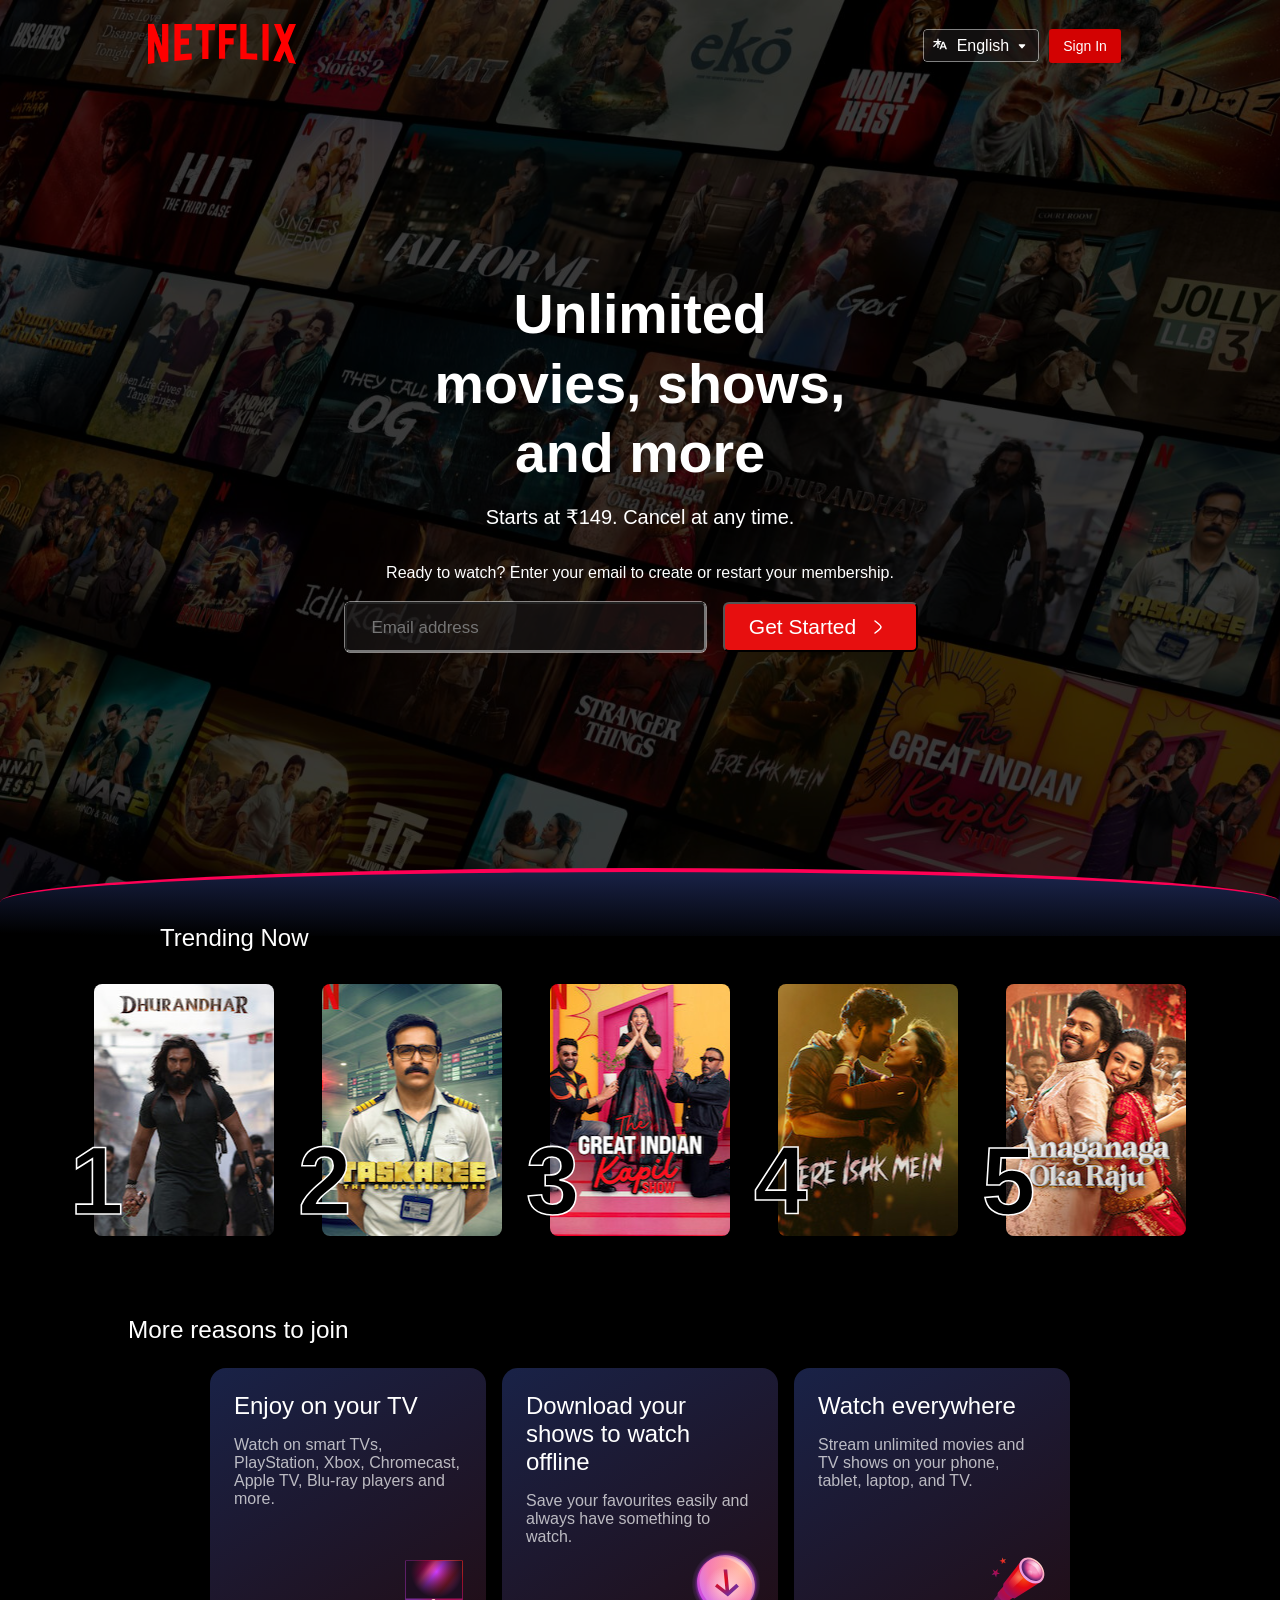
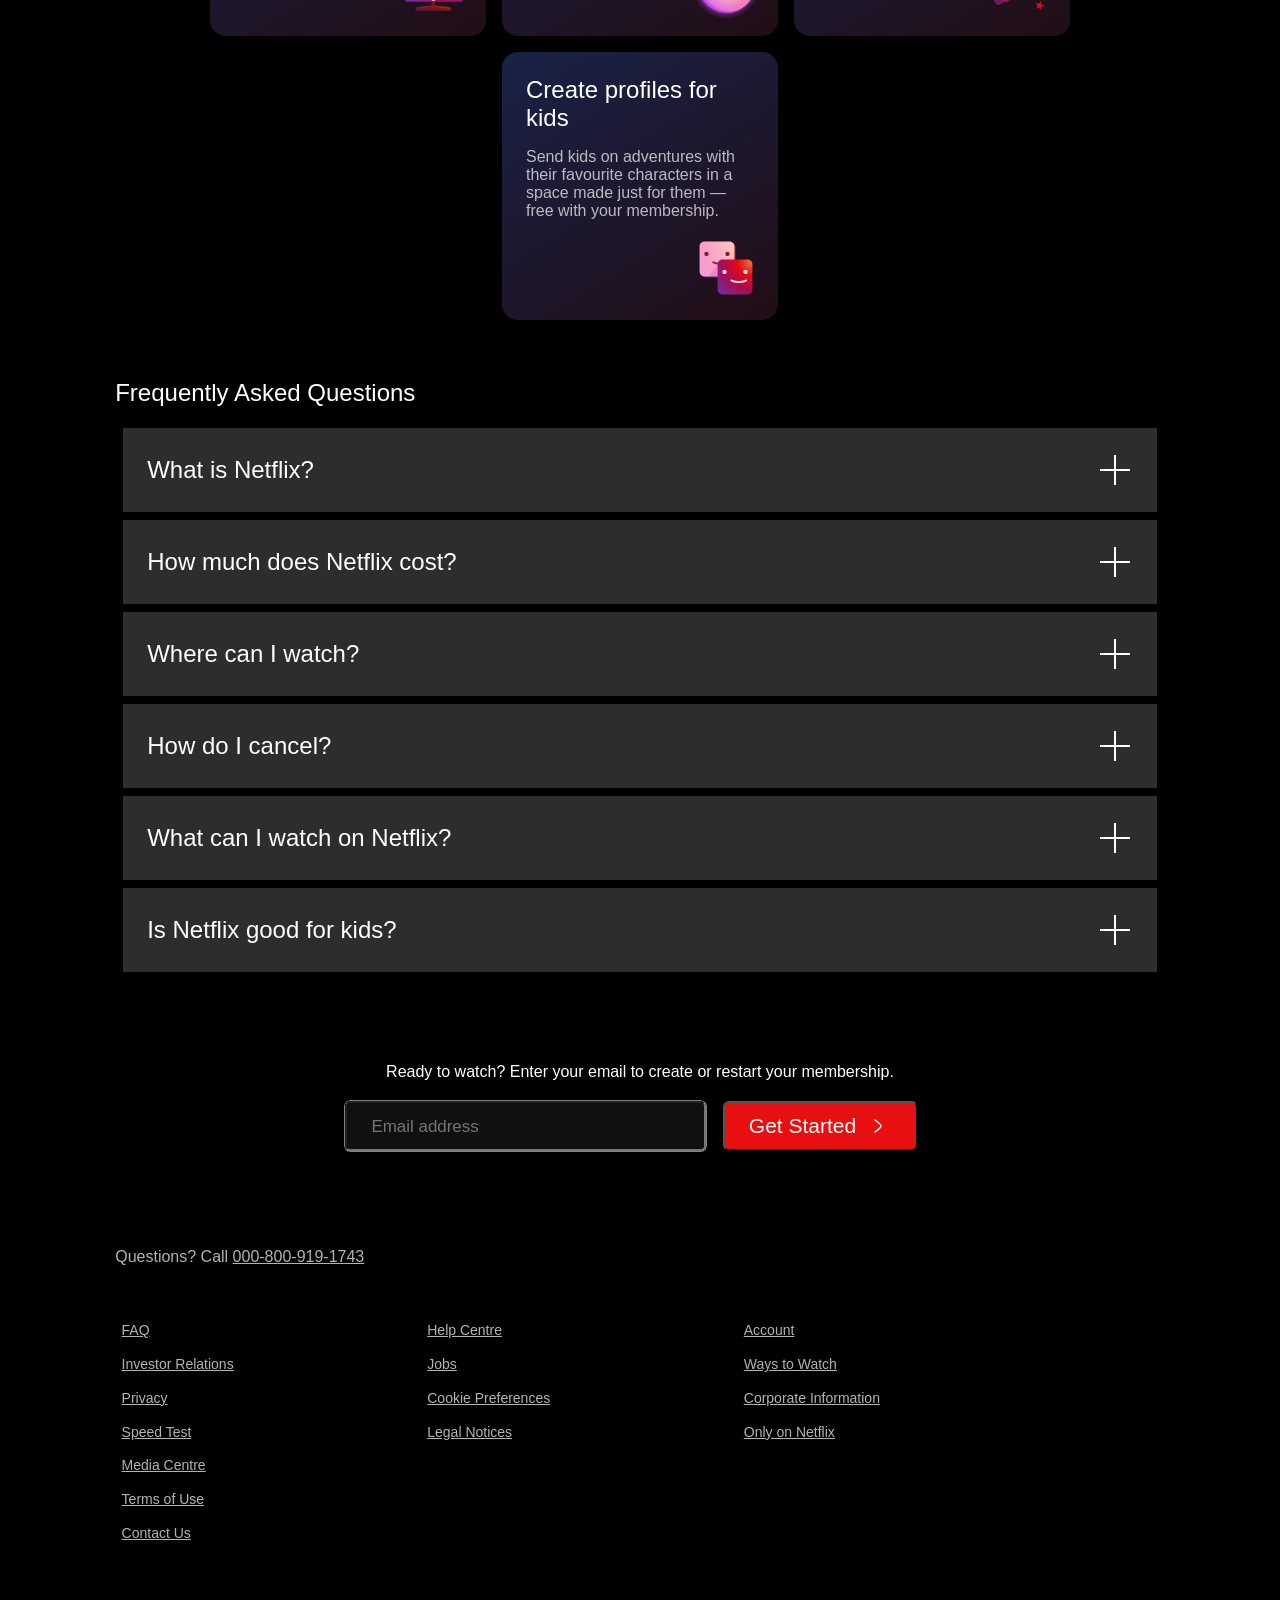
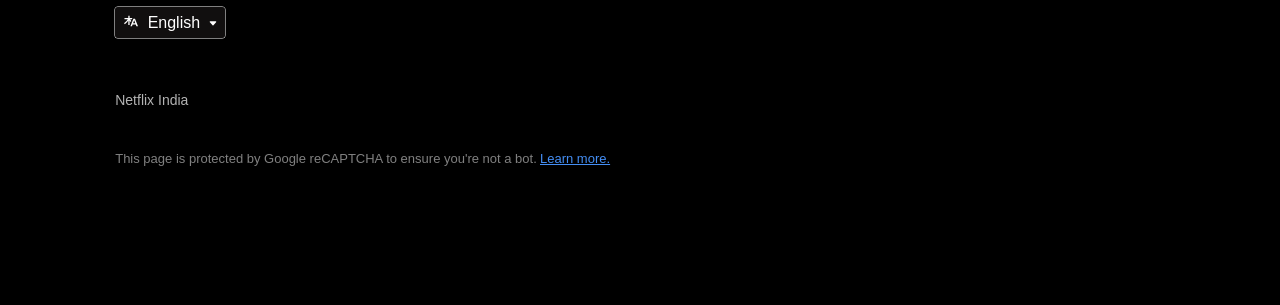
==== video_53/index.html @ 9f9fa318 "Netflix-2026 clone" ====
<!DOCTYPE html>
<html lang="en">

<head>
    <meta charset="UTF-8">
    <meta name="viewport" content="width=device-width, initial-scale=1.0">
    <title>Netflix India – Watch Shows Online, Watch Movies Online</title>
    <link rel="stylesheet" href="style.css">
    <link rel="icon" type="image/x-icon" href="assets/favicon.ico">
</head>

<body>
    <div class="main">
        <div class="box"></div>
        <header>
            <nav>
                <div class="navbar">
                    <span><img src="assets/logo.svg" width="100px"></span>
                    <div class="btn">
                        <a class="btn-transparent" href="#"><svg class="svg1" viewBox="0 0 16 16" width="20" height="20"
                                data-icon="LanguagesSmall" data-icon-id=":R135daqjalalalb96:" aria-hidden="true"
                                xmlns="http://www.w3.org/2000/svg" fill="none" role="img">
                                <path fill="currentColor" fill-rule="evenodd"
                                    d="M10.77 5.33 10.5 6 9.34 8.94l-.57 1.44L7.33 14h1.78l.73-1.97h3.58l.74 1.97H16l-3.43-8.67zm-.15 4.6-.24.63h2.51l-1.26-3.35zm-1.1-5.09.1-.19h-3.2V2h-1.5v2.65H.55V6h3.77A11 11 0 0 1 0 10.43c.33.28.81.8 1.05 1.16 1.5-.91 2.85-2.36 3.88-4.02v5.1h1.49V7.52q.6.95 1.33 1.8l.57-1.43a12 12 0 0 1-1.34-1.9h2.09z"
                                    clip-rule="evenodd"></path>
                            </svg> English <svg class="svg2" xmlns="http://www.w3.org/2000/svg" width="16" height="16"
                                fill="currentColor" class="bi bi-caret-down-fill" viewBox="0 0 16 16">
                                <path
                                    d="M7.247 11.14 2.451 5.658C1.885 5.013 2.345 4 3.204 4h9.592a1 1 0 0 1 .753 1.659l-4.796 5.48a1 1 0 0 1-1.506 0z" />
                            </svg>
                        </a>
                        <a class="btn-red" href="#">Sign In</a>
                    </div>
                </div>
            </nav>
        </header>
        <main>
            <div class="hero">
                <div class="content">
                    <div>
                        <h1>
                            Unlimited movies, shows, and more
                        </h1>
                    </div>
                    <div>
                        <p>
                            Starts at ₹149. Cancel at any time.
                        </p>
                    </div>
                </div>
                <form action="#">
                    <div class="form-container">
                        <div class="form-heading">
                            <h3>
                                Ready to watch? Enter your email to create or restart your membership.
                            </h3>
                        </div>
                        <div>
                            <div class="form-content">
                                <input id="inp" type="email" placeholder="Email address">
                                <button class="btnhero"> Get Started <svg xmlns="http://www.w3.org/2000/svg"
                                        viewBox="0 0 24 24" width="24" height="24" color="currentColor" fill="none"
                                        stroke="currentColor" stroke-width="1.5" stroke-linecap="round"
                                        stroke-linejoin="round">
                                        <path d="M9.00005 6C9.00005 6 15 10.4189 15 12C15 13.5812 9 18 9 18" />
                                    </svg></button>
                            </div>
                        </div>
                    </div>
                </form>
            </div>
        </main>

    </div>
    <div class="curve">
        <h3></h3>
        <h2 class="curve-bottom">Trending Now</h2>
    </div>
    <div class="cards">
        <div class="card card1">
            <h1>1</h1>
        </div>
        <div class="card card2">
            <h1>2</h1>
        </div>
        <div class="card card3">
            <h1>3</h1>
        </div>
        <div class="card card4">
            <h1>4</h1>
        </div>
        <div class="card card5">
            <h1>5</h1>
        </div>
    </div>
    <div class="info-card-header">
        <h3>More reasons to join</h3>
    </div>
    <div class="info-cards">
        <div class="flex">
            <div class="info-card info-card1">
                <h3>
                    Enjoy on your TV

                </h3>
                <p>
                    Watch on smart TVs, PlayStation, Xbox, Chromecast, Apple TV, Blu-ray players and more.

                </p>
                <svg width="72" height="72" viewBox="0 0 72 72" fill="none">
                    <g id="television-core-small">
                        <path id="Vector" fill-rule="evenodd" clip-rule="evenodd"
                            d="M37.2 53.3992C37.2 52.7365 36.6628 52.1992 36 52.1992H34.8C34.1373 52.1992 33.6 52.7365 33.6 53.3992V56.2636C33.6 56.9129 33.0834 57.4433 32.4347 57.4739C30.3013 57.5744 28.1719 57.7834 26.0546 58.1011L19.444 59.0926C18.2692 59.2688 17.4 60.2782 17.4 61.4662V62.0992C17.4 62.4304 17.6686 62.6992 18 62.6992H52.8C53.1314 62.6992 53.4 62.4304 53.4 62.0992V61.4662C53.4 60.2782 52.5309 59.2688 51.3561 59.0926L44.7454 58.1011C42.6282 57.7834 40.4987 57.5744 38.3653 57.4739C37.7167 57.4433 37.2 56.9129 37.2 56.2636V53.3992Z"
                            fill="url(#paint0_radial_5179_1308)"></path>
                        <path id="Vector_2"
                            d="M18.6 60.7388C18.6 60.2306 18.9587 59.796 19.4602 59.711C22.0196 59.2775 29.7585 58.0508 35.4 58.0508C41.0415 58.0508 48.7804 59.2775 51.3398 59.711C51.8412 59.796 52.2 60.2306 52.2 60.7388C52.2 60.902 52.0575 61.0268 51.8967 61.0004C50.1219 60.707 40.9704 59.2409 35.4 59.2409C29.8295 59.2409 20.678 60.707 18.9033 61.0004C18.7425 61.0268 18.6 60.902 18.6 60.7388Z"
                            fill="url(#paint1_radial_5179_1308)"></path>
                        <path id="Vector_3"
                            d="M63 12H8.99995C8.00584 12 7.19995 12.8059 7.19995 13.8V51.6C7.19995 52.5941 8.00584 53.4 8.99995 53.4H63C63.9941 53.4 64.8 52.5941 64.8 51.6V13.8C64.8 12.8059 63.9941 12 63 12Z"
                            fill="url(#paint2_linear_5179_1308)"></path>
                        <path id="Vector_4"
                            d="M63 12H8.99995C8.00584 12 7.19995 12.8059 7.19995 13.8V51.6C7.19995 52.5941 8.00584 53.4 8.99995 53.4H63C63.9941 53.4 64.8 52.5941 64.8 51.6V13.8C64.8 12.8059 63.9941 12 63 12Z"
                            fill="url(#paint3_radial_5179_1308)"></path>
                        <path id="Vector_5" fill-rule="evenodd" clip-rule="evenodd"
                            d="M8.99995 12.6H63C63.663 12.6 64.2 13.1372 64.2 13.8V50.4H7.79995V13.8C7.79995 13.1372 8.33719 12.6 8.99995 12.6ZM7.19995 50.4V13.8C7.19995 12.8059 8.00581 12 8.99995 12H63C63.9942 12 64.8 12.8059 64.8 13.8V50.4V51.6C64.8 52.5941 63.9942 53.4 63 53.4H8.99995C8.00581 53.4 7.19995 52.5941 7.19995 51.6V50.4Z"
                            fill="url(#paint4_radial_5179_1308)"></path>
                        <path id="Vector_6"
                            d="M35.4 52.8C36.3941 52.8 37.2 52.3971 37.2 51.9C37.2 51.4029 36.3941 51 35.4 51C34.4059 51 33.6 51.4029 33.6 51.9C33.6 52.3971 34.4059 52.8 35.4 52.8Z"
                            fill="url(#paint5_radial_5179_1308)"></path>
                    </g>
                    <defs>
                        <radialGradient id="paint0_radial_5179_1308" cx="0" cy="0" r="1" gradientUnits="userSpaceOnUse"
                            gradientTransform="translate(50.3269 49.3723) rotate(118.526) scale(55.1579 46.2871)">
                            <stop stop-color="#802600"></stop>
                            <stop offset="0.333333" stop-color="#6F181D"></stop>
                            <stop offset="0.666667" stop-color="#5B1333"></stop>
                            <stop offset="1" stop-color="#391945"></stop>
                        </radialGradient>
                        <radialGradient id="paint1_radial_5179_1308" cx="0" cy="0" r="1" gradientUnits="userSpaceOnUse"
                            gradientTransform="translate(48.1077 53.6128) rotate(158.116) scale(32.7275 42.219)">
                            <stop stop-color="#99421D"></stop>
                            <stop offset="0.333333" stop-color="#99161D"></stop>
                            <stop offset="0.666667" stop-color="#7D1845"></stop>
                            <stop offset="1" stop-color="#59216E"></stop>
                        </radialGradient>
                        <linearGradient id="paint2_linear_5179_1308" x1="10.4727" y1="14.9572" x2="56.1755" y2="51.4814"
                            gradientUnits="userSpaceOnUse">
                            <stop stop-color="#99161D"></stop>
                            <stop offset="0.245283" stop-color="#CA005B"></stop>
                            <stop offset="0.346698" stop-color="#FF479A"></stop>
                            <stop offset="0.46934" stop-color="#CC3CFF"></stop>
                            <stop offset="0.735849" stop-color="#BC1A22"></stop>
                            <stop offset="1" stop-color="#C94FF5"></stop>
                        </linearGradient>
                        <radialGradient id="paint3_radial_5179_1308" cx="0" cy="0" r="1" gradientUnits="userSpaceOnUse"
                            gradientTransform="translate(38.6181 23.8286) rotate(90) scale(25.9571 25.8545)">
                            <stop stop-color="#1C0E20" stop-opacity="0"></stop>
                            <stop offset="1" stop-color="#1C0E20"></stop>
                        </radialGradient>
                        <radialGradient id="paint4_radial_5179_1308" cx="0" cy="0" r="1" gradientUnits="userSpaceOnUse"
                            gradientTransform="translate(54 20.1938) rotate(144.293) scale(47.2897 44.8232)">
                            <stop stop-color="#EF7744"></stop>
                            <stop offset="0.333333" stop-color="#E50914"></stop>
                            <stop offset="0.666667" stop-color="#A70D53"></stop>
                            <stop offset="1" stop-color="#792A95"></stop>
                        </radialGradient>
                        <radialGradient id="paint5_radial_5179_1308" cx="0" cy="0" r="1" gradientUnits="userSpaceOnUse"
                            gradientTransform="translate(36.525 51.3562) rotate(135) scale(4.58735)">
                            <stop stop-color="#FFDCCC"></stop>
                            <stop offset="0.333333" stop-color="#FFBDC0"></stop>
                            <stop offset="0.666667" stop-color="#F89DC6"></stop>
                            <stop offset="1" stop-color="#E4A1FA"></stop>
                        </radialGradient>
                    </defs>
                </svg>
            </div>

            <div class="info-card info-card1">
                <h3>
                    Download your shows to watch offline
                </h3>
                <p>
                    Save your favourites easily and always have something to watch.
                </p>
                <svg width="72" height="72" viewBox="0 0 72 72" fill="none">
                    <g id="download-core-small">
                        <path id="Vector"
                            d="M36 70.2008C54.8882 70.2008 70.2001 54.8889 70.2001 36.0008C70.2001 17.1126 54.8882 1.80078 36 1.80078C17.1119 1.80078 1.80005 17.1126 1.80005 36.0008C1.80005 54.8889 17.1119 70.2008 36 70.2008Z"
                            fill="url(#paint0_radial_5179_7940)"></path>
                        <path id="Vector_2" opacity="0.4"
                            d="M64.7658 36.195C65.5206 51.5916 53.7908 63.5824 38.5668 62.977C23.3428 62.3722 10.3893 49.4 9.63446 34.0034C8.87954 18.6068 20.6091 6.61594 35.8331 7.22116C51.0571 7.82638 64.0104 20.7984 64.7658 36.195Z"
                            fill="url(#paint1_radial_5179_7940)"></path>
                        <path id="Vector_3"
                            d="M62.3657 37.9958C63.1205 53.3924 51.3908 65.3832 36.1668 64.7778C20.9428 64.173 7.9893 51.2008 7.23444 35.8041C6.47952 20.4075 18.2091 8.41672 33.4331 9.02194C48.6571 9.62716 61.6103 22.5992 62.3657 37.9958Z"
                            fill="url(#paint2_radial_5179_7940)"></path>
                        <path id="Vector_4" opacity="0.5"
                            d="M64.7658 36.195C65.5206 51.5916 53.7908 63.5824 38.5668 62.977C23.3428 62.3722 10.3893 49.4 9.63446 34.0034C8.87954 18.6068 20.6091 6.61594 35.8331 7.22116C51.0571 7.82638 64.0104 20.7984 64.7658 36.195Z"
                            fill="url(#paint3_radial_5179_7940)"></path>
                        <path id="Vector_5" opacity="0.6"
                            d="M36.9 60.6C48.6636 60.6 58.2 51.0637 58.2 39.3C58.2 27.5363 48.6636 18 36.9 18C25.1363 18 15.6 27.5363 15.6 39.3C15.6 51.0637 25.1363 60.6 36.9 60.6Z"
                            fill="url(#paint4_radial_5179_7940)"></path>
                        <path id="Vector_6" fill-rule="evenodd" clip-rule="evenodd"
                            d="M39.0849 42.2727L46.3387 35.76L48.8945 38.5142L38.9118 47.477L37.8466 48.4333L36.6071 47.477L24.9899 38.5142L27.0434 35.76L35.4849 42.2727L33.6 21.6016H37.2L39.0849 42.2727Z"
                            fill="url(#paint5_radial_5179_7940)"></path>
                        <path id="Vector_7" opacity="0.4" fill-rule="evenodd" clip-rule="evenodd"
                            d="M61.6566 34.9618C61.7832 35.3893 62.391 35.3233 62.3694 34.878C61.6962 21.1369 50.1509 9.55975 36.5817 9.01957C34.4606 8.93515 32.4155 9.12541 30.4772 9.55909C30.0745 9.64915 30.1575 10.2082 30.5697 10.2246C45.0094 10.7979 57.6246 21.2971 61.6566 34.9618Z"
                            fill="url(#paint6_radial_5179_7940)"></path>
                    </g>
                    <defs>
                        <radialGradient id="paint0_radial_5179_7940" cx="0" cy="0" r="1" gradientUnits="userSpaceOnUse"
                            gradientTransform="translate(36.0001 36.1837) rotate(-90) scale(34.3829)">
                            <stop offset="0.782019" stop-color="#982DBE"></stop>
                            <stop offset="0.906819" stop-color="#B038DC" stop-opacity="0.2"></stop>
                            <stop offset="1" stop-color="#E4A1FA" stop-opacity="0"></stop>
                        </radialGradient>
                        <radialGradient id="paint1_radial_5179_7940" cx="0" cy="0" r="1" gradientUnits="userSpaceOnUse"
                            gradientTransform="translate(52.9937 20.0992) rotate(135) scale(49.9836)">
                            <stop stop-color="#FFDCCC"></stop>
                            <stop offset="0.333333" stop-color="#FFBDC0"></stop>
                            <stop offset="0.666667" stop-color="#F89DC6"></stop>
                            <stop offset="1" stop-color="#E4A1FA"></stop>
                        </radialGradient>
                        <radialGradient id="paint2_radial_5179_7940" cx="0" cy="0" r="1" gradientUnits="userSpaceOnUse"
                            gradientTransform="translate(52.7999 19.6937) rotate(135) scale(53.1037)">
                            <stop stop-color="#FFA984"></stop>
                            <stop offset="0.333333" stop-color="#FF787F"></stop>
                            <stop offset="0.666667" stop-color="#F45FA2"></stop>
                            <stop offset="1" stop-color="#C44AF1"></stop>
                        </radialGradient>
                        <radialGradient id="paint3_radial_5179_7940" cx="0" cy="0" r="1" gradientUnits="userSpaceOnUse"
                            gradientTransform="translate(52.9937 20.0992) rotate(135) scale(49.9836)">
                            <stop stop-color="#FFDCCC"></stop>
                            <stop offset="0.333333" stop-color="#FFBDC0"></stop>
                            <stop offset="0.666667" stop-color="#F89DC6"></stop>
                            <stop offset="1" stop-color="#E4A1FA"></stop>
                        </radialGradient>
                        <radialGradient id="paint4_radial_5179_7940" cx="0" cy="0" r="1" gradientUnits="userSpaceOnUse"
                            gradientTransform="translate(36.9 39.3) scale(21.3)">
                            <stop stop-color="white"></stop>
                            <stop offset="1" stop-color="white" stop-opacity="0"></stop>
                        </radialGradient>
                        <radialGradient id="paint5_radial_5179_7940" cx="0" cy="0" r="1" gradientUnits="userSpaceOnUse"
                            gradientTransform="translate(31.2 32.1016) rotate(39.5226) scale(15.5567)">
                            <stop stop-color="#EF7744"></stop>
                            <stop offset="0.2406" stop-color="#E50914"></stop>
                            <stop offset="1" stop-color="#792A95"></stop>
                        </radialGradient>
                        <radialGradient id="paint6_radial_5179_7940" cx="0" cy="0" r="1" gradientUnits="userSpaceOnUse"
                            gradientTransform="translate(50.7 21.3) rotate(-180) scale(30)">
                            <stop stop-color="white"></stop>
                            <stop offset="1" stop-color="white" stop-opacity="0"></stop>
                        </radialGradient>
                    </defs>
                </svg>
            </div>

            <div class="info-card info-card1">
                <h3>
                    Watch everywhere

                </h3>
                <p>
                    Stream unlimited movies and TV shows on your phone, tablet, laptop, and TV.
                </p>
                <svg width="72" height="72" viewBox="0 0 72 72" fill="none">
                    <g id="telescope-core-small">
                        <path id="Vector"
                            d="M24.0492 36.6016L33.6 46.3898L17.8029 56.8633C17.8029 56.8633 15.8891 57.6983 13.625 55.2638C11.361 52.8293 12.1235 51.238 12.1235 51.238L24.0492 36.6016Z"
                            fill="url(#paint0_radial_5179_1664)"></path>
                        <path id="Vector_2"
                            d="M25.0344 34.1992L36 46.151L25.0616 53.8043C25.0616 53.8043 21.8289 55.0984 18.0987 51.0172C14.3686 46.9358 15.9198 44.5105 15.9198 44.5105L25.0344 34.1992Z"
                            fill="url(#paint1_radial_5179_1664)"></path>
                        <path id="Vector_3"
                            d="M39 13.0195L59.1 33.6788L32.5325 50.4142C32.5325 50.4142 28.7459 50.2552 24.3978 45.4897C20.0498 40.7243 21.4096 35.8101 21.4096 35.8101L39 13.0195Z"
                            fill="url(#paint2_radial_5179_1664)"></path>
                        <path id="Vector_4"
                            d="M57.6709 15.3516C63.1044 21.2807 63.9858 29.2883 59.6386 33.2371C55.2916 37.186 47.3628 35.5806 41.9292 29.6515C36.4954 23.7224 35.6145 15.7148 39.9615 11.766C44.3084 7.81716 52.2372 9.42252 57.6709 15.3516Z"
                            fill="url(#paint3_radial_5179_1664)"></path>
                        <path id="Vector_5"
                            d="M58.3787 31.255C54.8121 34.5032 48.2143 33.0817 43.6421 28.0798C39.07 23.078 38.2547 16.39 41.8213 13.1419C45.3879 9.89364 51.9857 11.3152 56.5579 16.3171C61.1298 21.3189 61.9452 28.0069 58.3787 31.255Z"
                            fill="url(#paint4_radial_5179_1664)"></path>
                        <path id="Vector_6" opacity="0.85"
                            d="M59.6783 28.823C60.576 24.1785 59.6544 20.5934 56.1603 16.6199C52.6662 12.6464 47.3508 10.8657 43.7796 12.7598C39.371 15.098 48.3734 13.5961 53.4577 19.5815C57.8259 24.724 58.8516 33.1009 59.6783 28.823Z"
                            fill="url(#paint5_radial_5179_1664)"></path>
                        <path id="Vector_7" opacity="0.4"
                            d="M50.3979 25.2452C50.4549 26.7239 49.2932 27.7677 47.8032 27.5766C46.3131 27.3856 45.059 26.032 45.002 24.5532C44.945 23.0745 46.1067 22.0307 47.5968 22.2218C49.0868 22.4128 50.341 23.7664 50.3979 25.2452Z"
                            fill="url(#paint6_radial_5179_1664)"></path>
                        <path id="Vector_8" opacity="0.6"
                            d="M36.9217 21.0039L26.4258 34.3627C26.3297 36.4604 28.2903 39.5534 30.0334 40.8344L41.2345 29.9105C39.6 28.2005 36.9591 24.1025 36.9217 21.0039Z"
                            fill="url(#paint7_radial_5179_1664)"></path>
                        <path id="Vector_9" fill-rule="evenodd" clip-rule="evenodd"
                            d="M20.0576 9.60156L21.479 11.7187L24 11.0654L22.3575 13.0272L23.7789 15.1444L21.3424 14.2397L19.7 16.2016L19.8365 13.6806L17.4 12.7759L19.9209 12.1225L20.0576 9.60156ZM58.776 52.8016L58.9623 56.4685L62.4 57.4188L59.0774 58.7347L59.2637 62.4016L57.0239 59.548L53.7014 60.8638L55.6397 57.7843L53.4 54.9307L56.8377 55.8811L58.776 52.8016ZM15.206 24.2101L15.8768 21.0016L13.4793 23.1964L10.6853 21.5563L11.9975 24.553L9.59998 26.7478L12.8085 26.405L14.1207 29.4016L14.7915 26.1931L18 25.8502L15.206 24.2101Z"
                            fill="url(#paint8_linear_5179_1664)"></path>
                    </g>
                    <defs>
                        <radialGradient id="paint0_radial_5179_1664" cx="0" cy="0" r="1" gradientUnits="userSpaceOnUse"
                            gradientTransform="translate(36.6875 32.7016) rotate(135) scale(34.9134)">
                            <stop stop-color="#99421D"></stop>
                            <stop offset="0.333333" stop-color="#99161D"></stop>
                            <stop offset="0.666667" stop-color="#7D1845"></stop>
                            <stop offset="1" stop-color="#59216E"></stop>
                        </radialGradient>
                        <radialGradient id="paint1_radial_5179_1664" cx="0" cy="0" r="1" gradientUnits="userSpaceOnUse"
                            gradientTransform="translate(42.5937 27.2992) rotate(135) scale(44.5477 44.5279)">
                            <stop stop-color="#EF7744"></stop>
                            <stop offset="0.333333" stop-color="#E50914"></stop>
                            <stop offset="0.666667" stop-color="#A70D53"></stop>
                            <stop offset="1" stop-color="#792A95"></stop>
                        </radialGradient>
                        <radialGradient id="paint2_radial_5179_1664" cx="0" cy="0" r="1" gradientUnits="userSpaceOnUse"
                            gradientTransform="translate(42.3 29.106) rotate(135) scale(31.8127)">
                            <stop stop-color="#FB540D"></stop>
                            <stop offset="0.333333" stop-color="#E50914"></stop>
                            <stop offset="0.666667" stop-color="#A70D53"></stop>
                            <stop offset="1" stop-color="#792A95"></stop>
                        </radialGradient>
                        <radialGradient id="paint3_radial_5179_1664" cx="0" cy="0" r="1" gradientUnits="userSpaceOnUse"
                            gradientTransform="translate(57.675 14.7078) rotate(134.326) scale(24.0433 24.0367)">
                            <stop stop-color="#FFDCCC"></stop>
                            <stop offset="0.333333" stop-color="#FFBDC0"></stop>
                            <stop offset="0.666667" stop-color="#F89DC6"></stop>
                            <stop offset="1" stop-color="#E4A1FA"></stop>
                        </radialGradient>
                        <radialGradient id="paint4_radial_5179_1664" cx="0" cy="0" r="1" gradientUnits="userSpaceOnUse"
                            gradientTransform="translate(52.1305 21.273) rotate(141.875) scale(9.87138 12.8159)">
                            <stop offset="0.307292" stop-color="#F89DC6"></stop>
                            <stop offset="0.645392" stop-color="#E75094"></stop>
                            <stop offset="1" stop-color="#59216E"></stop>
                        </radialGradient>
                        <radialGradient id="paint5_radial_5179_1664" cx="0" cy="0" r="1" gradientUnits="userSpaceOnUse"
                            gradientTransform="translate(55.8 15.6) rotate(135) scale(13.1522)">
                            <stop stop-color="white"></stop>
                            <stop offset="1" stop-color="white" stop-opacity="0"></stop>
                        </radialGradient>
                        <radialGradient id="paint6_radial_5179_1664" cx="0" cy="0" r="1" gradientUnits="userSpaceOnUse"
                            gradientTransform="translate(49.2362 22.9648) rotate(131.079) scale(5.08644 6.006)">
                            <stop stop-color="white"></stop>
                            <stop offset="1" stop-color="white" stop-opacity="0"></stop>
                        </radialGradient>
                        <radialGradient id="paint7_radial_5179_1664" cx="0" cy="0" r="1" gradientUnits="userSpaceOnUse"
                            gradientTransform="translate(36.8758 29.1353) rotate(137.622) scale(13.5764)">
                            <stop stop-color="#FFA984"></stop>
                            <stop offset="1" stop-color="#F7636B" stop-opacity="0"></stop>
                        </radialGradient>
                        <linearGradient id="paint8_linear_5179_1664" x1="44.65" y1="27.9016" x2="24.25" y2="48.3016"
                            gradientUnits="userSpaceOnUse">
                            <stop stop-color="#EF7744"></stop>
                            <stop offset="0.333333" stop-color="#E50914"></stop>
                            <stop offset="0.666667" stop-color="#A70D53"></stop>
                            <stop offset="1" stop-color="#792A95"></stop>
                        </linearGradient>
                    </defs>
                </svg>
            </div>

            <div class="info-card info-card1">
                <h3>
                    Create profiles for kids
                </h3>
                <p>
                    Send kids on adventures with their favourite characters in a space made just for them — free with
                    your membership.
                </p>
                <svg width="72" height="72" viewBox="0 0 72 72" fill="none">
                    <g id="profiles-core-small">
                        <path id="Vector"
                            d="M10.8 15.6008C10.8 12.9499 12.949 10.8008 15.5999 10.8008H40.8C43.4509 10.8008 45.6 12.9498 45.6 15.6008V40.8007C45.6 43.4516 43.4509 45.6007 40.8 45.6007H15.6C12.949 45.6007 10.8 43.4517 10.8 40.8007V15.6008Z"
                            fill="url(#paint0_radial_5179_7919)"></path>
                        <path id="Vector_2"
                            d="M9.59998 14.4016C9.59998 11.7506 11.749 9.60162 14.4 9.60156H39.6C42.251 9.60156 44.4 11.7506 44.4 14.4016V39.6015C44.4 42.2525 42.251 44.4015 39.6 44.4015H14.4C11.749 44.4016 9.59998 42.2525 9.59998 39.6015V14.4016Z"
                            fill="url(#paint1_radial_5179_7919)"></path>
                        <path id="Vector_3"
                            d="M18.6 21.9008C18.6 23.0606 17.6598 24.0008 16.5 24.0008C15.3402 24.0008 14.4 23.0606 14.4 21.9008C14.4 20.741 15.3402 19.8008 16.5 19.8008C17.6598 19.8008 18.6 20.741 18.6 21.9008Z"
                            fill="url(#paint2_radial_5179_7919)"></path>
                        <path id="Vector_4"
                            d="M39.6 21.9008C39.6 23.0606 38.6598 24.0008 37.5 24.0008C36.3402 24.0008 35.4 23.0606 35.4 21.9008C35.4 20.741 36.3402 19.8008 37.5 19.8008C38.6598 19.8008 39.6 20.741 39.6 21.9008Z"
                            fill="url(#paint3_radial_5179_7919)"></path>
                        <path id="Vector_5"
                            d="M23.6713 29.4501C23.2437 29.1967 22.6917 29.3379 22.4383 29.7655C22.1848 30.1932 22.3261 30.7452 22.7537 30.9986C23.8254 31.6337 26.769 32.7744 30.6375 32.7744C34.506 32.7744 37.4497 31.6337 38.5213 30.9986C38.949 30.7452 39.0902 30.1932 38.8368 29.7655C38.5834 29.3379 38.0313 29.1967 37.6037 29.4501C36.8191 29.9151 34.194 30.9744 30.6375 30.9744C27.081 30.9744 24.456 29.9151 23.6713 29.4501Z"
                            fill="url(#paint4_radial_5179_7919)"></path>
                        <path id="Vector_6" opacity="0.35"
                            d="M19.2 44.4016H28.2L32.4 27.6016C30.2787 28.1801 28.4542 29.5387 27.2921 31.4053L19.2 44.4016Z"
                            fill="url(#paint5_radial_5179_7919)"></path>
                        <path id="Vector_7"
                            d="M27.6 32.4016C27.6 29.7506 29.749 27.6016 32.4 27.6016L57.6 27.6016C60.2508 27.6016 62.4 29.7506 62.4 32.4016V57.6015C62.4 60.2524 60.2508 62.4016 57.6 62.4016H32.4C29.749 62.4016 27.6 60.2524 27.6 57.6016V32.4016Z"
                            fill="url(#paint6_radial_5179_7919)"></path>
                        <path id="Vector_8"
                            d="M36.6 39.9008C36.6 41.0606 35.6598 42.0008 34.5 42.0008C33.3402 42.0008 32.4 41.0606 32.4 39.9008C32.4 38.741 33.3402 37.8008 34.5 37.8008C35.6598 37.8008 36.6 38.741 36.6 39.9008Z"
                            fill="url(#paint7_radial_5179_7919)"></path>
                        <path id="Vector_9"
                            d="M57.6 39.9008C57.6 41.0606 56.6598 42.0008 55.5 42.0008C54.3402 42.0008 53.4 41.0606 53.4 39.9008C53.4 38.741 54.3402 37.8008 55.5 37.8008C56.6598 37.8008 57.6 38.741 57.6 39.9008Z"
                            fill="url(#paint8_radial_5179_7919)"></path>
                        <path id="Vector_10"
                            d="M41.8213 47.6025C41.3937 47.349 40.8416 47.4903 40.5882 47.9179C40.3348 48.3455 40.476 48.8976 40.9037 49.1509C41.9753 49.786 44.919 50.9267 48.7875 50.9267C52.656 50.9267 55.5996 49.786 56.6713 49.1509C57.0989 48.8976 57.2402 48.3455 56.9867 47.9179C56.7333 47.4903 56.1813 47.349 55.7537 47.6025C54.969 48.0674 52.344 49.1267 48.7875 49.1267C45.231 49.1267 42.6059 48.0674 41.8213 47.6025Z"
                            fill="url(#paint9_radial_5179_7919)"></path>
                    </g>
                    <defs>
                        <radialGradient id="paint0_radial_5179_7919" cx="0" cy="0" r="1" gradientUnits="userSpaceOnUse"
                            gradientTransform="translate(39.075 17.6882) rotate(135) scale(32.8097)">
                            <stop stop-color="#99421D"></stop>
                            <stop offset="0.333333" stop-color="#99161D"></stop>
                            <stop offset="0.666667" stop-color="#7D1845"></stop>
                            <stop offset="1" stop-color="#59216E"></stop>
                        </radialGradient>
                        <radialGradient id="paint1_radial_5179_7919" cx="0" cy="0" r="1" gradientUnits="userSpaceOnUse"
                            gradientTransform="translate(62.4 8.70157) rotate(133.87) scale(75.3216)">
                            <stop stop-color="#FFDCCC"></stop>
                            <stop offset="0.333333" stop-color="#FFBDC0"></stop>
                            <stop offset="0.666667" stop-color="#F89DC6"></stop>
                            <stop offset="1" stop-color="#E4A1FA"></stop>
                        </radialGradient>
                        <radialGradient id="paint2_radial_5179_7919" cx="0" cy="0" r="1" gradientUnits="userSpaceOnUse"
                            gradientTransform="translate(60.3 11.1008) rotate(133.939) scale(68.7426 55.9547)">
                            <stop stop-color="#99421D"></stop>
                            <stop offset="0.333333" stop-color="#99161D"></stop>
                            <stop offset="0.666667" stop-color="#7D1845"></stop>
                            <stop offset="1" stop-color="#59216E"></stop>
                        </radialGradient>
                        <radialGradient id="paint3_radial_5179_7919" cx="0" cy="0" r="1" gradientUnits="userSpaceOnUse"
                            gradientTransform="translate(60.3 11.1008) rotate(133.939) scale(68.7426 55.9547)">
                            <stop stop-color="#99421D"></stop>
                            <stop offset="0.333333" stop-color="#99161D"></stop>
                            <stop offset="0.666667" stop-color="#7D1845"></stop>
                            <stop offset="1" stop-color="#59216E"></stop>
                        </radialGradient>
                        <radialGradient id="paint4_radial_5179_7919" cx="0" cy="0" r="1" gradientUnits="userSpaceOnUse"
                            gradientTransform="translate(60.3 11.0994) rotate(133.939) scale(68.7426 55.9548)">
                            <stop stop-color="#99421D"></stop>
                            <stop offset="0.333333" stop-color="#99161D"></stop>
                            <stop offset="0.666667" stop-color="#7D1845"></stop>
                            <stop offset="1" stop-color="#59216E"></stop>
                        </radialGradient>
                        <radialGradient id="paint5_radial_5179_7919" cx="0" cy="0" r="1" gradientUnits="userSpaceOnUse"
                            gradientTransform="translate(39.6 27.9016) rotate(135) scale(23.3345)">
                            <stop stop-color="#FFA984"></stop>
                            <stop offset="0.333333" stop-color="#FF787F"></stop>
                            <stop offset="0.666667" stop-color="#F45FA2"></stop>
                            <stop offset="1" stop-color="#C44AF1"></stop>
                        </radialGradient>
                        <radialGradient id="paint6_radial_5179_7919" cx="0" cy="0" r="1" gradientUnits="userSpaceOnUse"
                            gradientTransform="translate(61.8 29.7016) rotate(135) scale(43.2749)">
                            <stop stop-color="#EF7744"></stop>
                            <stop offset="0.333333" stop-color="#E50914"></stop>
                            <stop offset="0.666667" stop-color="#A70D53"></stop>
                            <stop offset="1" stop-color="#792A95"></stop>
                        </radialGradient>
                        <radialGradient id="paint7_radial_5179_7919" cx="0" cy="0" r="1" gradientUnits="userSpaceOnUse"
                            gradientTransform="translate(62.1 11.1008) rotate(137.146) scale(73.6614 60.3576)">
                            <stop stop-color="#FFDCCC"></stop>
                            <stop offset="0.333333" stop-color="#FDF6F6"></stop>
                            <stop offset="0.666667" stop-color="#FADCE9"></stop>
                            <stop offset="1" stop-color="#E4A1FA"></stop>
                        </radialGradient>
                        <radialGradient id="paint8_radial_5179_7919" cx="0" cy="0" r="1" gradientUnits="userSpaceOnUse"
                            gradientTransform="translate(62.1 11.1008) rotate(137.146) scale(73.6614 60.3576)">
                            <stop stop-color="#FFDCCC"></stop>
                            <stop offset="0.333333" stop-color="#FDF6F6"></stop>
                            <stop offset="0.666667" stop-color="#FADCE9"></stop>
                            <stop offset="1" stop-color="#E4A1FA"></stop>
                        </radialGradient>
                        <radialGradient id="paint9_radial_5179_7919" cx="0" cy="0" r="1" gradientUnits="userSpaceOnUse"
                            gradientTransform="translate(62.1 11.1017) rotate(137.146) scale(73.6614 60.3576)">
                            <stop stop-color="#FFDCCC"></stop>
                            <stop offset="0.333333" stop-color="#FDF6F6"></stop>
                            <stop offset="0.666667" stop-color="#FADCE9"></stop>
                            <stop offset="1" stop-color="#E4A1FA"></stop>
                        </radialGradient>
                    </defs>
                </svg>
            </div>
        </div>
    </div>
    <div class="fques">
        <h2>Frequently Asked Questions</h2>
        <ul>
            <li>
                <div>
                    <h3>
                        What is Netflix?
                    </h3>
                    <svg viewBox="0 0 36 36" width="36" height="36" data-icon="PlusLarge"
                        data-icon-id=":R2dakq6lalaanb96:" aria-hidden="true"
                        class="default-ltr-iqcdef-cache-1ulhx3w e1jjil14" xmlns="http://www.w3.org/2000/svg" fill="none"
                        role="img">
                        <path fill="currentColor" fill-rule="evenodd" d="M17 17V3h2v14h14v2H19v14h-2V19H3v-2z"
                            clip-rule="evenodd">
                        </path>
                    </svg>
                </div>
            </li>
            <li>
                <div>
                    <h3>
                        How much does Netflix cost?
                    </h3>
                    <svg viewBox="0 0 36 36" width="36" height="36" data-icon="PlusLarge"
                        data-icon-id=":R2dakq6lalaanb96:" aria-hidden="true"
                        class="default-ltr-iqcdef-cache-1ulhx3w e1jjil14" xmlns="http://www.w3.org/2000/svg" fill="none"
                        role="img">
                        <path fill="currentColor" fill-rule="evenodd" d="M17 17V3h2v14h14v2H19v14h-2V19H3v-2z"
                            clip-rule="evenodd">
                        </path>
                    </svg>
                </div>
            </li>
            <li>
                <div>
                    <h3>
                        Where can I watch?
                    </h3>
                    <svg viewBox="0 0 36 36" width="36" height="36" data-icon="PlusLarge"
                        data-icon-id=":R2dakq6lalaanb96:" aria-hidden="true"
                        class="default-ltr-iqcdef-cache-1ulhx3w e1jjil14" xmlns="http://www.w3.org/2000/svg" fill="none"
                        role="img">
                        <path fill="currentColor" fill-rule="evenodd" d="M17 17V3h2v14h14v2H19v14h-2V19H3v-2z"
                            clip-rule="evenodd">
                        </path>
                    </svg>
                </div>
            </li>
            <li>
                <div>
                    <h3>
                        How do I cancel?
                    </h3>
                    <svg viewBox="0 0 36 36" width="36" height="36" data-icon="PlusLarge"
                        data-icon-id=":R2dakq6lalaanb96:" aria-hidden="true"
                        class="default-ltr-iqcdef-cache-1ulhx3w e1jjil14" xmlns="http://www.w3.org/2000/svg" fill="none"
                        role="img">
                        <path fill="currentColor" fill-rule="evenodd" d="M17 17V3h2v14h14v2H19v14h-2V19H3v-2z"
                            clip-rule="evenodd">
                        </path>
                    </svg>
                </div>
            </li>
            <li>
                <div>
                    <h3>
                        What can I watch on Netflix?
                    </h3>
                    <svg viewBox="0 0 36 36" width="36" height="36" data-icon="PlusLarge"
                        data-icon-id=":R2dakq6lalaanb96:" aria-hidden="true"
                        class="default-ltr-iqcdef-cache-1ulhx3w e1jjil14" xmlns="http://www.w3.org/2000/svg" fill="none"
                        role="img">
                        <path fill="currentColor" fill-rule="evenodd" d="M17 17V3h2v14h14v2H19v14h-2V19H3v-2z"
                            clip-rule="evenodd">
                        </path>
                    </svg>
                </div>
            </li>
            <li>
                <div>
                    <h3>
                        Is Netflix good for kids?
                    </h3>
                    <svg viewBox="0 0 36 36" width="36" height="36" data-icon="PlusLarge"
                        data-icon-id=":R2dakq6lalaanb96:" aria-hidden="true"
                        class="default-ltr-iqcdef-cache-1ulhx3w e1jjil14" xmlns="http://www.w3.org/2000/svg" fill="none"
                        role="img">
                        <path fill="currentColor" fill-rule="evenodd" d="M17 17V3h2v14h14v2H19v14h-2V19H3v-2z"
                            clip-rule="evenodd">
                        </path>
                    </svg>
                </div>
            </li>
        </ul>
    </div>
    <div class="footer-form-container">
        <form action="#">
            <div class="footer-form">
                <div class="footer-form-heading">
                    <h3>
                        Ready to watch? Enter your email to create or restart your membership.
                    </h3>
                </div>
                <div>
                    <div class="footer-form-content">
                        <input id="footer-inp" type="email" placeholder="Email address">
                        <button class="btn-footer"> Get Started <svg xmlns="http://www.w3.org/2000/svg"
                                viewBox="0 0 24 24" width="24" height="24" color="currentColor" fill="none"
                                stroke="currentColor" stroke-width="1.5" stroke-linecap="round" stroke-linejoin="round">
                                <path d="M9.00005 6C9.00005 6 15 10.4189 15 12C15 13.5812 9 18 9 18" />
                            </svg></button>
                    </div>
                </div>
            </div>
        </form>
    </div>
    <div class="Q-call">
        <p>
            <span>
                Questions? Call
                <a href="#">
                    000-800-919-1743
                </a>
            </span>
        </p>
    </div>
    <footer>
        <div class="footer">
            <ul>
                <li class="color"><a href="#">FAQ</a></li>
                <li class="color"><a href="#">Investor Relations</a></li>
                <li class="color"><a href="#">Privacy</a></li>
                <li class="color"><a href="#">Speed Test</a></li>
            </ul>
            <ul>
                <li class="color"><a href="#">Help Centre</a></li>
                <li class="color"><a href="#">Jobs</a></li>
                <li class="color"><a href="#">Cookie Preferences</a></li>
                <li class="color"><a href="#">Legal Notices</a></li>
            </ul>
            <ul>
                <li class="color"><a href="#">Account</a></li>
                <li class="color"><a href="#">Ways to Watch</a></li>
                <li class="color"><a href="#">Corporate Information</a></li>
                <li class="color"><a href="#">Only on Netflix</a></li>
            </ul>
            <ul>
                <li class="color"><a href="#">Media Centre</a></li>
                <li class="color"><a href="#">Terms of Use</a></li>
                <li class="color"><a href="#">Contact Us</a></li>
            </ul>
        </div>
        <div class="btn footer-btn">
            <a class="btn-transparent" href="#"><svg class="svg1" viewBox="0 0 16 16" width="20" height="20"
                    data-icon="LanguagesSmall" data-icon-id=":R135daqjalalalb96:" aria-hidden="true"
                    xmlns="http://www.w3.org/2000/svg" fill="none" role="img">
                    <path fill="currentColor" fill-rule="evenodd"
                        d="M10.77 5.33 10.5 6 9.34 8.94l-.57 1.44L7.33 14h1.78l.73-1.97h3.58l.74 1.97H16l-3.43-8.67zm-.15 4.6-.24.63h2.51l-1.26-3.35zm-1.1-5.09.1-.19h-3.2V2h-1.5v2.65H.55V6h3.77A11 11 0 0 1 0 10.43c.33.28.81.8 1.05 1.16 1.5-.91 2.85-2.36 3.88-4.02v5.1h1.49V7.52q.6.95 1.33 1.8l.57-1.43a12 12 0 0 1-1.34-1.9h2.09z"
                        clip-rule="evenodd"></path>
                </svg> English <svg class="svg2" xmlns="http://www.w3.org/2000/svg" width="16" height="16"
                    fill="currentColor" class="bi bi-caret-down-fill" viewBox="0 0 16 16">
                    <path
                        d="M7.247 11.14 2.451 5.658C1.885 5.013 2.345 4 3.204 4h9.592a1 1 0 0 1 .753 1.659l-4.796 5.48a1 1 0 0 1-1.506 0z" />
                </svg>
            </a>
        </div>
        <div class="footer-netflix-container">
            <div class="footer-netflix">
                <p>Netflix India</p>
            </div>
            <div class="footer-p">
                <p>
                    This page is protected by Google reCAPTCHA to ensure you're not a bot.
                </p>
                <a href="#">
                    Learn more.
                </a>
            </div>
        </div>
    </footer>
</body>

</html>
---- video_53/style.css ----
* {
    padding: 0;
    margin: 0;
    font-family: sans-serif;
}

body {
    background-color: black;
}

.main {
    background-image: url("assets/bg.jpg");
    background-size: cover;
    background-position: center center;
    background-repeat: no-repeat;
    min-height: 100vh;
    position: relative;
}

.main .box {
    background-color: black;
    min-height: 105vh;
    width: 100%;
    position: absolute;
    top: 0;
    opacity: .7;
}

nav {
    max-height: 20vh;
}

.navbar {
    display: flex;
    justify-content: space-between;
    align-items: center;
    padding: 24px 148px;
    flex-wrap: wrap;
}

.navbar span img {
    position: relative;
    z-index: 11;
    width: 9.25rem;
    height: 2.5rem;
}

.btn a {
    position: relative;
    z-index: 11;
    color: white;
    text-decoration: none;
    border-radius: 3px;
}

.btn a:active {
    color: rgb(123, 115, 115);
}

.btn-transparent {
    font-weight: 400;
    font-size: 1rem;
    padding: 7px 6px;
    box-shadow: 0 0 0 0.5px white;
    background-color: rgb(25 23 23 / 69%);
}

.svg1 {
    width: 20px;
    height: 14px;
    margin-right: 2px;
}

.svg2 {
    margin-left: 2px;
    width: 12px;
    height: 9px;
}

.btn-red {
    font-weight: 500;
    margin: 0.8em;
    background-color: #d30202;
    font-size: 14px;
    padding: 9px 14px;
    line-height: 1;
}

.hero {
    display: flex;
    flex-direction: column;
    justify-content: center;
    align-items: center;
    color: white;
    position: relative;
    width: 100%;
    height: 85vh;

}

.content {
    display: flex;
    flex-direction: column;
    justify-content: center;
    align-items: center;
    width: 36%;
    /* margin: auto; */
    margin: 0 auto 0 auto;
}

.content h1 {
    font-family: unset;
    font-size: 3.474rem;
    font-weight: 900;
    margin-bottom: 1rem;
    line-height: 125%;
    text-align: center;
}

.content p {
    font-size: 1.25rem;
    font-weight: 500;
    margin-bottom: 2rem;
    text-align: center;
}


.form-container {
    display: flex;
    flex-direction: column;
    justify-content: center;
    align-items: center;
}

.form-heading h3 {
    font-size: 1rem;
    font-weight: 400;
    line-height: 1.5;
    text-align: center;
}

.form-content {
    display: flex;
    justify-content: center;
    align-items: center;
    flex-wrap: wrap;
}

.btnhero {
    position: relative;
    z-index: 11;
    color: white;
    border-radius: 6px;
    font-weight: 500;
    margin: 0.8em;
    background-color: #e70f0f;
    font-size: 21px;
    /* padding: 13px 26px; */
    padding: 0.7rem 1.6rem .7rem 1.5rem;
    display: flex;
}

.btnhero svg {
    margin-left: 10px;
}

#inp {
    color: #ffffff;
    border-radius: 5px;
    font-weight: 500;
    font-size: 1.06rem;
    /* padding: 11px 42px 11px 18px; */
    box-shadow: 0 0 0 0.5px white;
    background-color: rgb(25 23 23 / 69%);
    line-height: 1.5;
    padding: 0.7rem 7.6rem .6rem 1.5rem;
    max-width: 14rem;
}

.curve {
    height: auto;
    /* background: black; */
    background: linear-gradient(181deg, #192247 12%, #000000 96.86%);
    position: relative;
    z-index: 11;
    width: 100%;
    border-top: 4px solid #ff0055;
    border-top-left-radius: 100% 100%;
    border-top-right-radius: 100% 100%;
    display: flex;
    align-items: end;
    bottom: 2.01rem;

}

.curve h3 {
    /* color: white; */
    padding: 2rem;
    margin-left: 10rem;
    /* font-size: 1.5rem; */
    /* font-weight: 500; */
    position: relative;

}

.curve-bottom {
    color: white;
    margin-left: 10rem;
    font-size: 1.5rem;
    font-weight: 500;
    position: absolute;
    bottom: -1rem;
}

.cards {
    display: flex;
    justify-content: center;
    align-items: center;
    gap: 3rem;
    width: 90%;
    max-width: 1276px;
    margin: auto;
    height: auto;
    flex-wrap: wrap;
    margin-bottom: 5rem;
}

.card {
    background: whitesmoke;
    border-radius: 0.5rem;
    text-align: center;
    width: 11.25rem;
    height: 15.75rem;
    margin-top: 1rem;
    position: relative;
    border-radius: 0.5rem;
    background-position: center center;
    background-repeat: no-repeat;
}

.card1 {
    background-image: url("assets/movie1.jpg");
}

.card2 {
    background-image: url("assets/movie2.jpg");
}

.card3 {
    background-image: url("assets/movie3.jpg");
}

.card4 {
    background-image: url("assets/movie4.jpg");
}

.card5 {
    background-image: url("assets/movie5.jpg");
}

.card h1 {
    font-size: 6rem;
    position: absolute;
    font-weight: 700;
    color: rgb(0, 0, 0);
    -webkit-text-stroke: 0.1rem rgb(255, 255, 255);
    bottom: 0;
    left: -1.5rem;
}

.info-cards {
    display: flex;
    justify-content: flex-start;
    align-items: center;
    width: 80%;
    max-width: 1276px;
    margin: auto;
    flex-direction: column;
}

.info-card-header {
    color: white;
    display: flex;
    justify-content: flex-start;
    text-align: center;
    width: 80%;
    max-width: 1200px;
    margin: auto;
    font-size: 1.3rem;
    margin-bottom: 1rem;
}

.info-card-header h3 {
    font-weight: 100;
}

.flex {
    display: flex;
    justify-content: center;
    align-items: center;
    flex-wrap: wrap;
}

.info-card {
    display: flex;
    justify-content: flex-start;
    /* align-items: center; */
    background: linear-gradient(149deg, #192247 0%, #210e17 96.86%);
    width: 14.25rem;
    height: 13.75rem;
    color: white;
    border-radius: 1rem;
    flex-direction: column;
    flex-wrap: wrap;
    margin: .5rem;
    padding: 1.5rem;
    overflow: hidden;
    position: relative;
}

.info-card h3 {
    font-size: 1.5rem;
    font-weight: 500;
}

.info-card p {
    font-size: 1rem;
    font-weight: 400;
    color: rgba(255, 255, 255, 0.7);
    margin-top: 1rem;
}

.info-card svg {
    position: absolute;
    bottom: 0;
    right: 0;
    padding: 1rem;
}

.fques {
    width: 82%;
    max-width: 1276px;
    margin: auto;
    top: 4rem;
    position: relative;
    color: white;
}

.fques ul li {
    list-style: none;
    height: auto;
    padding: 1.5rem;
    margin: .5rem;
    background-color: rgb(45, 45, 45);
}

.fques ul li div {
    display: flex;
    align-items: center;
    justify-content: space-between;
}

.fques ul li div h3 {
    font-size: 1.5rem;
    font-weight: 500;
}

.fques h2 {
    font-size: 1.5rem;
    font-weight: 500;
    position: relative;
    bottom: .8rem;
    /* right: 1; */

}

.footer-form-container {
    width: 82%;
    max-width: 1276px;
    margin: auto;
    padding-top: 9rem;
}

.footer-form {
    display: flex;
    flex-direction: column;
    justify-content: center;
    align-items: center;
}

.footer-form-heading h3 {
    font-size: 1rem;
    font-weight: 400;
    line-height: 1.5;
    text-align: center;
    color: white;
}

.footer-form-content {
    display: flex;
    justify-content: center;
    align-items: center;
    flex-wrap: wrap;
}

.btn-footer {
    position: relative;
    z-index: 11;
    color: white;
    border-radius: 6px;
    font-weight: 500;
    margin: 0.8em;
    background-color: #e70f0f;
    font-size: 21px;
    /* padding: 13px 26px; */
    padding: 0.7rem 1.6rem .7rem 1.5rem;
    display: flex;
}

.btn-footer svg {
    margin-left: 10px;
}

#footer-inp {
    color: #ffffff;
    border-radius: 5px;
    font-weight: 500;
    font-size: 1.06rem;
    box-shadow: 0 0 0 0.5px white;
    background-color: rgb(25 23 23 / 69%);
    line-height: 1.5;
    padding: 0.7rem 7.6rem .6rem 1.5rem;
    max-width: 27rem;
}

.Q-call {
    color: rgba(255, 255, 255, 0.7);
    width: 82%;
    max-width: 1276px;
    margin: auto;
    padding-top: 5rem;
    padding-bottom: 2rem;
}

.Q-call a {
    color: rgba(255, 255, 255, 0.7);
}

footer {
    padding-bottom: 6rem;
}

.footer {
    width: 82%;
    max-width: 1276px;
    margin: auto;
    display: flex;
    /* align-items: center; */
    justify-content: flex-start;
    padding: 1rem;
    line-height: 1.5;
    font-size: 0.875rem;
    font-weight: 400;
    flex-wrap: wrap;
}

.footer ul li {
    list-style: none;
    padding: .4rem;
    padding-right: 11.7rem;
}

.color a {
    color: rgba(255, 255, 255, 0.7);
}

.footer-btn {
    width: 82%;
    max-width: 1276px;
    margin: auto;
    padding-top: 3rem;
}

.footer-netflix-container {
    width: 82%;
    max-width: 1276px;
    margin: auto;
    padding-top: 2.7rem;
}

.footer-netflix p {
    color: rgba(255, 255, 255, 0.7);
    font-family: unset;
    font-size: 0.875rem;
    font-weight: 400;
    padding-top: 1rem;
}

.footer-p {
    color: rgba(255, 255, 255, 0.5);
    font-family: unset;
    font-size: 0.8125rem;
    font-weight: 400;
    padding-top: 2.7rem;
    padding-bottom: 2.7rem;
    display: flex;

}

.footer-p a {
    padding-left: .2rem;
    color: rgb(68, 142, 244);
}

@media (max-width:1256px) {
    .navbar {
        padding: 23px 14px;
    }

    .content h1 {
        font-size: 2.5rem;
        font-weight: 700;
    }

    .hero {
        min-height: 74vh;
    }


    .form-heading h3 {
        font-size: .9rem;
        font-weight: 300;
        margin-bottom: 1rem;
    }
}

@media (max-width:768px) {
    .navbar {
        padding: 23px 14px;
        justify-content: space-around;
    }

    .content h1 {
        font-size: 2.5rem;
        font-weight: 700;
    }

    .hero {
        min-height: 69vh;
    }

    .form-heading h3 {
        font-size: .9rem;
        font-weight: 300;
        margin-bottom: 1rem;
    }
}

@media (max-width:480px) {
    .navbar {
        flex-direction: column;
        padding: 23px 0px;
    }

    .btn {
        margin-top: 15px;
    }

    .btn a {
        display: block;
    }

    .content h1 {
        font-size: 2rem;
        font-weight: 700;
        margin-bottom: 0.5rem;
    }

    .hero {
        min-height: 62vh;
    }

    .cards {
        margin-top: 4.5rem;
        gap: 1rem;
    }

    .curve h3 {
        margin-left: 7rem;
    }

    #inp {
        max-width: 7rem;
    }

    .curve-bottom {
        margin-left: 4rem;
    }

    #footer-inp {
        max-width: 15rem;
    }
}

@media (max-width:389px) {
    .navbar {
        flex-direction: column;
        padding: 23px 0px;
    }

    .btn {
        margin-top: 15px;
    }

    .btn a {
        display: block;
    }

    .content h1 {
        font-size: 2rem;
        font-weight: 700;
        margin-bottom: 0.5rem;
    }

    .curve-bottom {
        margin-left: 2rem;
    }

    #inp {
        max-width: 7rem;
    }

    #footer-inp {
        max-width: 7rem;
    }
}

@media (max-width:250px) {
    #inp {
        max-width: 1rem;
    }

    #footer-inp {
        max-width: 1rem;
    }
}
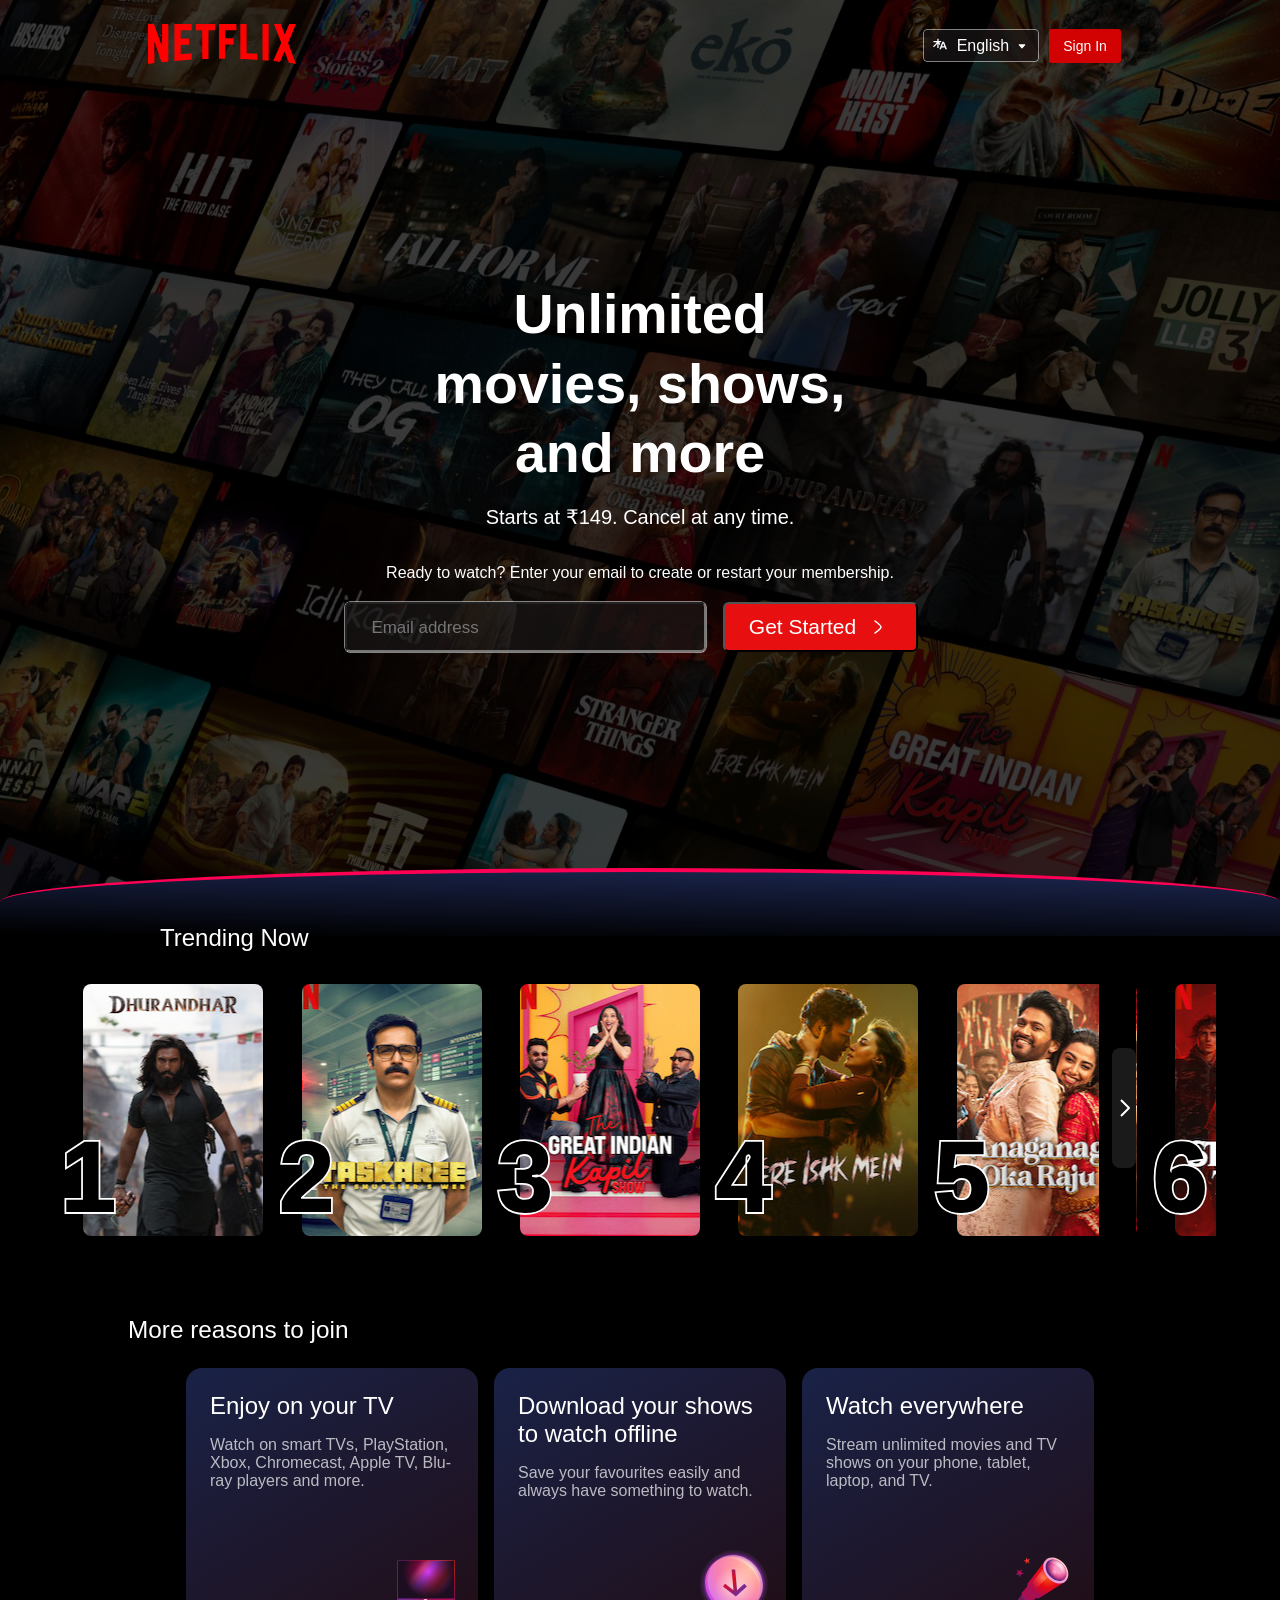
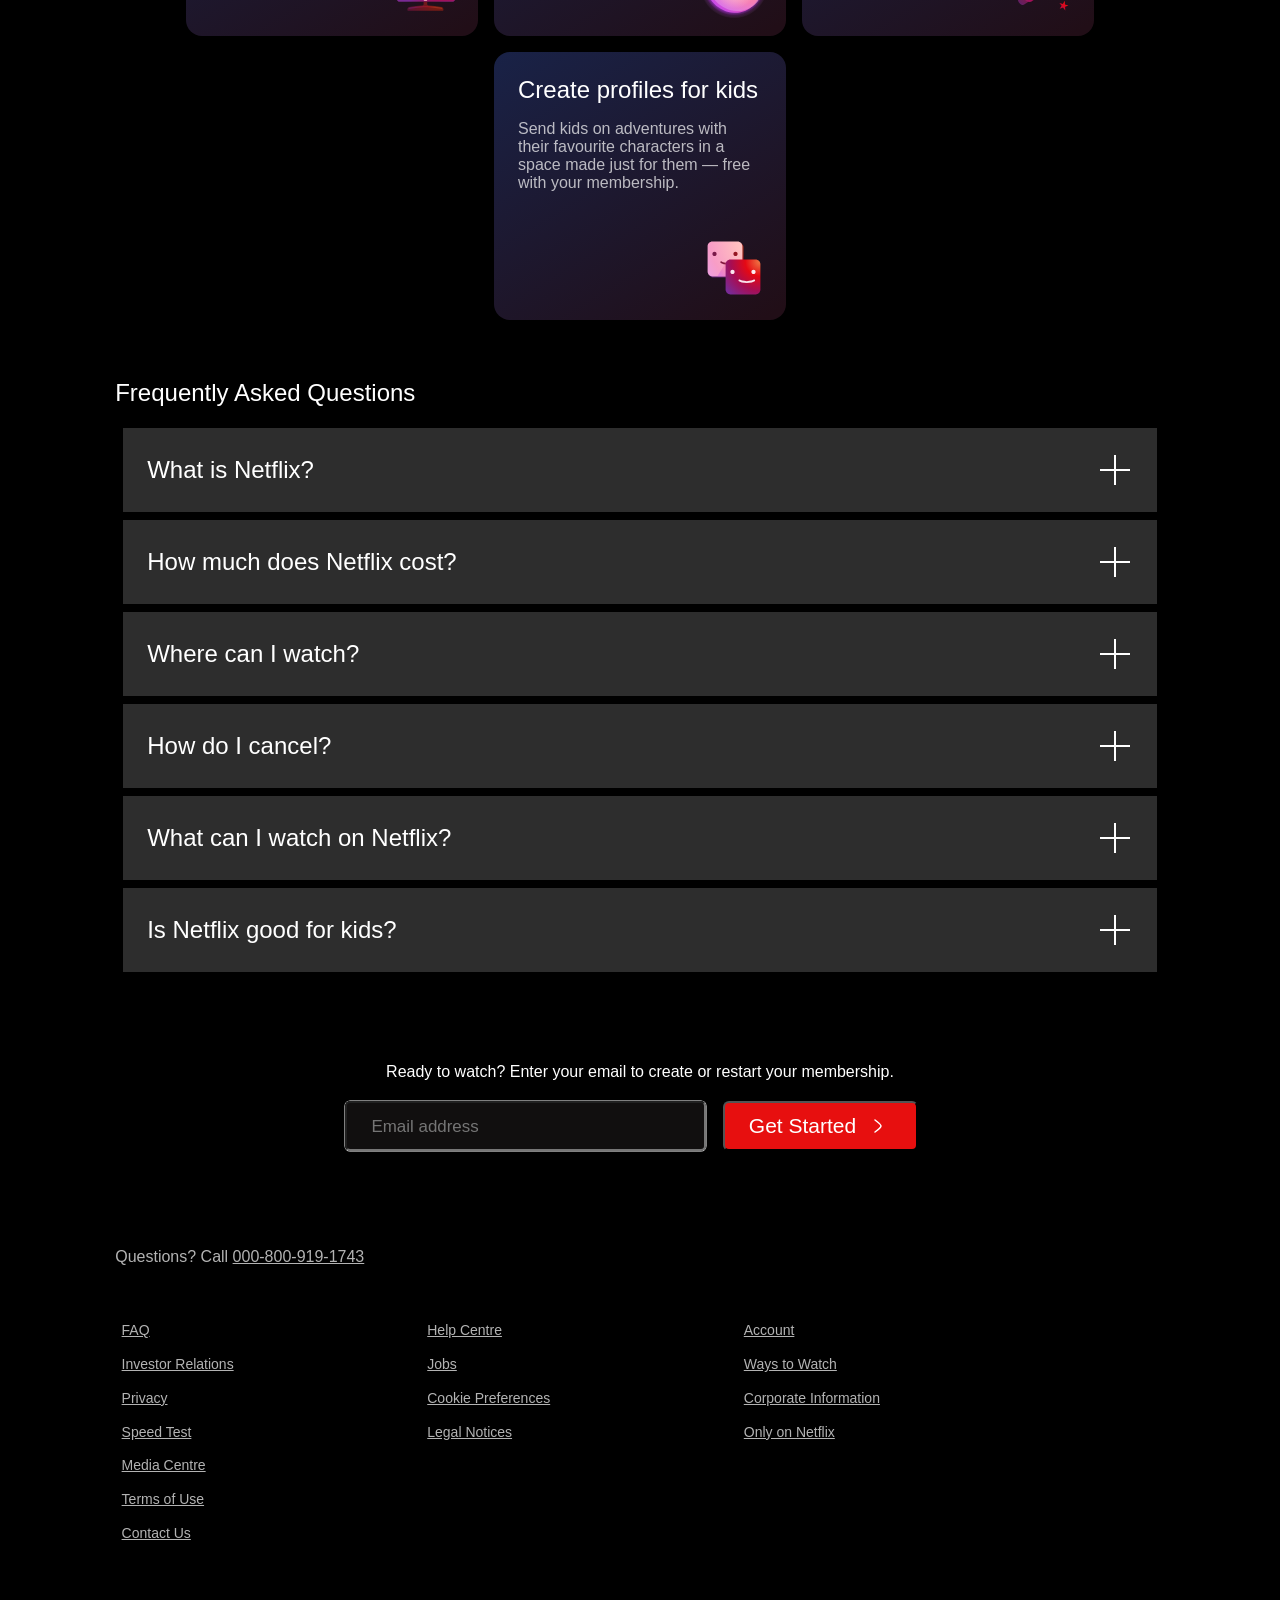
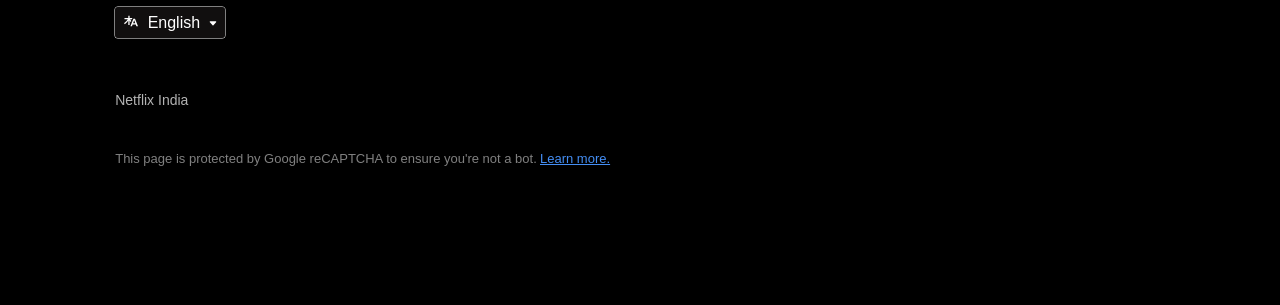
==== commit 4d9edbf7: "movies slide button added" ====
--- a/video_53/index.html
+++ b/video_53/index.html
@@ -76,21 +76,59 @@
         <h3></h3>
         <h2 class="curve-bottom">Trending Now</h2>
     </div>
-    <div class="cards">
-        <div class="card card1">
-            <h1>1</h1>
+    <div class="cards-container">
+        <div class="cards-button-container-left">
+            <div class="cards-button previous">
+                <svg viewBox="0 0 24 24" width="24" height="24" data-icon="ChevronLeftMedium" data-icon-id=":rb:"
+                    aria-hidden="true" xmlns="http://www.w3.org/2000/svg" fill="none" role="img">
+                    <path fill="currentColor" fill-rule="evenodd"
+                        d="m8.414 12 7.293 7.293-1.414 1.414-8-8a1 1 0 0 1 0-1.414l8-8 1.414 1.414z"
+                        clip-rule="evenodd"></path>
+                </svg>
+            </div>
         </div>
-        <div class="card card2">
-            <h1>2</h1>
+        <div class="cards" id="slider">
+            <div class="card card1">
+                <h1>1</h1>
+            </div>
+            <div class="card card2">
+                <h1>2</h1>
+            </div>
+            <div class="card card3">
+                <h1>3</h1>
+            </div>
+            <div class="card card4">
+                <h1>4</h1>
+            </div>
+            <div class="card card5">
+                <h1>5</h1>
+            </div>
+            <div class="card card6">
+                <h1>6</h1>
+            </div>
+            <div class="card card7">
+                <h1>7</h1>
+            </div>
+            <div class="card card8">
+                <h1>8</h1>
+            </div>
+            <div class="card card9">
+                <h1>9</h1>
+            </div>
+            <div class="card card10">
+                <h1>10</h1>
+            </div>
         </div>
-        <div class="card card3">
-            <h1>3</h1>
-        </div>
-        <div class="card card4">
-            <h1>4</h1>
-        </div>
-        <div class="card card5">
-            <h1>5</h1>
+        <div class="cards-button-container-right">
+            <div class="cards-button next">
+                <svg viewBox="0 0 24 24" width="24" height="24" data-icon="ChevronRightMedium" data-icon-id=":rs:"
+                    aria-hidden="true" xmlns="http://www.w3.org/2000/svg" fill="none" role="img">
+                    <path fill="currentColor" fill-rule="evenodd"
+                        d="m15.586 12-7.293 7.293 1.414 1.414 8-8a1 1 0 0 0 0-1.414l-8-8-1.414 1.414z"
+                        clip-rule="evenodd">
+                    </path>
+                </svg>
+            </div>
         </div>
     </div>
     <div class="info-card-header">
@@ -650,6 +688,7 @@
             </div>
         </div>
     </footer>
+    <script src="script.js"></script>
 </body>
 
 </html>
--- a/video_53/style.css
+++ b/video_53/style.css
@@ -179,7 +179,6 @@
 
 .curve {
     height: auto;
-    /* background: black; */
     background: linear-gradient(181deg, #192247 12%, #000000 96.86%);
     position: relative;
     z-index: 11;
@@ -194,11 +193,8 @@
 }
 
 .curve h3 {
-    /* color: white; */
     padding: 2rem;
     margin-left: 10rem;
-    /* font-size: 1.5rem; */
-    /* font-weight: 500; */
     position: relative;
 
 }
@@ -212,17 +208,29 @@
     bottom: -1rem;
 }
 
+.cards-container {
+    display: flex;
+    justify-content: center;
+    align-items: center;
+    position: relative;
+}
+
 .cards {
     display: flex;
-    justify-content: center;
-    align-items: center;
-    gap: 3rem;
+    justify-content: flex-start;
+    align-items: center;
+    gap: 1.2rem;
     width: 90%;
-    max-width: 1276px;
+    max-width: 1201px;
     margin: auto;
     height: auto;
-    flex-wrap: wrap;
     margin-bottom: 5rem;
+    overflow-x: auto;
+    scroll-behavior: smooth;
+}
+
+.cards::-webkit-scrollbar {
+    display: none;
 }
 
 .card {
@@ -236,7 +244,10 @@
     border-radius: 0.5rem;
     background-position: center center;
     background-repeat: no-repeat;
-}
+    flex-shrink: 0;
+    margin-left: 1.2rem;
+}
+
 
 .card1 {
     background-image: url("assets/movie1.jpg");
@@ -258,12 +269,67 @@
     background-image: url("assets/movie5.jpg");
 }
 
+.card6 {
+    background-image: url("assets/movie6.jpg");
+}
+
+.card7 {
+    background-image: url("assets/movie7.webp");
+}
+
+.card8 {
+    background-image: url("assets/movie8.webp");
+}
+
+.card9 {
+    background-image: url("assets/movie9.webp");
+}
+
+.card10 {
+    background-image: url("assets/movie10.webp");
+}
+
+.cards-button-container-right {
+    padding: 4.7rem 0rem;
+    top: 5px;
+    position: absolute;
+    right: 9rem;
+    transition: opacity 400ms ease-in-out;
+    background-color: black;
+}
+
+.cards-button-container-left {
+    padding: 4.7rem 0rem;
+    top: 5px;
+    position: absolute;
+    left: 7rem;
+    transition: transform 400ms ease-in-out;
+    background-color: black;
+}
+
+.cards-button {
+    height: 7.5rem;
+    width: 1.5rem;
+    border-radius: 0.5rem;
+    border: none;
+    display: flex;
+    -webkit-box-align: center;
+    align-items: center;
+    padding: 0px;
+    margin: 0px;
+    transition: background-color 0.2s ease-in-out, color 0.2s ease-in-out;
+    color: rgb(255, 255, 255);
+    background-color: rgba(255, 255, 255, 0.1);
+    margin-left: .8rem;
+    cursor: pointer;
+}
+
 .card h1 {
-    font-size: 6rem;
+    font-size: 6.1rem;
     position: absolute;
-    font-weight: 700;
+    font-weight: 1000;
     color: rgb(0, 0, 0);
-    -webkit-text-stroke: 0.1rem rgb(255, 255, 255);
+    -webkit-text-stroke: 0.11rem rgb(255, 255, 255);
     bottom: 0;
     left: -1.5rem;
 }
@@ -272,7 +338,7 @@
     display: flex;
     justify-content: flex-start;
     align-items: center;
-    width: 80%;
+    width: 84%;
     max-width: 1276px;
     margin: auto;
     flex-direction: column;
@@ -306,7 +372,7 @@
     justify-content: flex-start;
     /* align-items: center; */
     background: linear-gradient(149deg, #192247 0%, #210e17 96.86%);
-    width: 14.25rem;
+    width: 15.25rem;
     height: 13.75rem;
     color: white;
     border-radius: 1rem;
